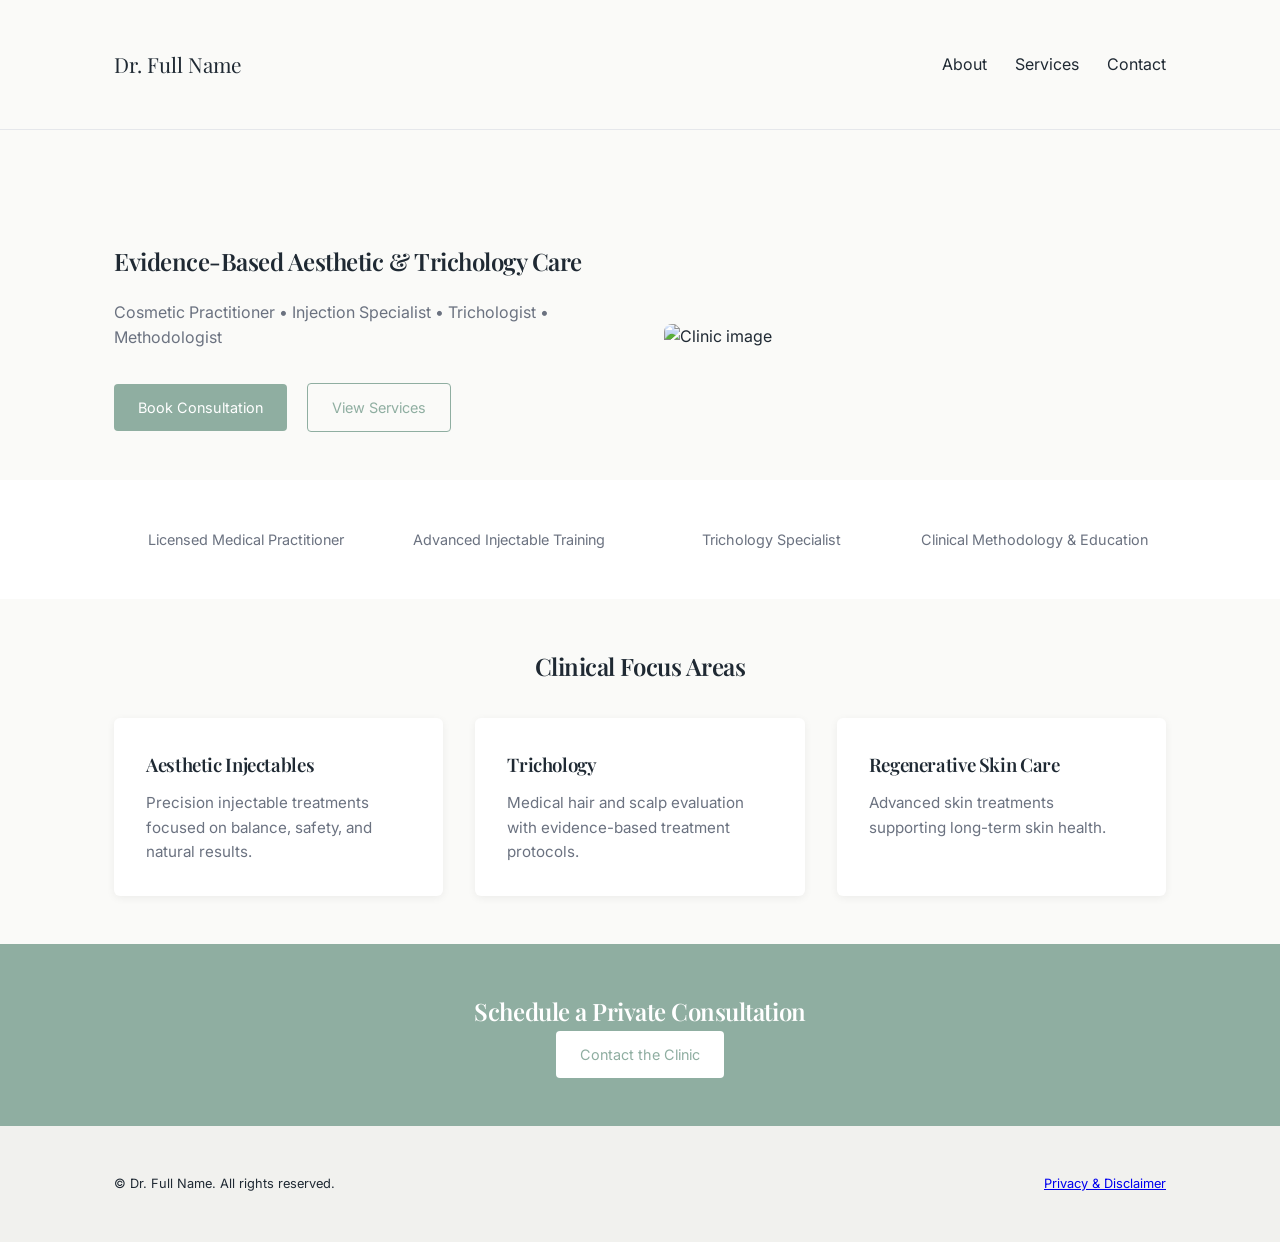
==== index.html @ 187bf761 "Add files via upload" ====
<!DOCTYPE html>
<html lang="en">
<head>
  <meta charset="UTF-8" />
  <meta name="viewport" content="width=device-width, initial-scale=1.0"/>
  <title>Dr. Full Name | Aesthetic & Trichology Practice</title>

  <link href="https://fonts.googleapis.com/css2?family=Playfair+Display:wght@400;600&family=Inter:wght@300;400;500&display=swap" rel="stylesheet">
  <link rel="stylesheet" href="assets/css/styles.css">
</head>
<body>

<header class="nav">
  <div class="container nav-inner">
    <div class="logo">Dr. Full Name</div>
    <nav>
      <a href="about.html">About</a>
      <a href="services.html">Services</a>
      <a href="contact.html">Contact</a>
    </nav>
  </div>
</header>

<section class="hero">
  <div class="container hero-grid">
    <div class="hero-text">
      <h1>Evidence-Based Aesthetic & Trichology Care</h1>
      <p>
        Cosmetic Practitioner • Injection Specialist • Trichologist • Methodologist
      </p>
      <div class="hero-buttons">
        <a href="contact.html" class="btn primary">Book Consultation</a>
        <a href="services.html" class="btn outline">View Services</a>
      </div>
    </div>
    <div class="hero-image">
      <img src="assets/images/hero.jpg" alt="Clinic image">
    </div>
  </div>
</section>

<section class="trust">
  <div class="container trust-grid">
    <div>Licensed Medical Practitioner</div>
    <div>Advanced Injectable Training</div>
    <div>Trichology Specialist</div>
    <div>Clinical Methodology & Education</div>
  </div>
</section>

<section class="services-preview">
  <div class="container">
    <h2>Clinical Focus Areas</h2>
    <div class="card-grid">
      <div class="card">
        <h3>Aesthetic Injectables</h3>
        <p>Precision injectable treatments focused on balance, safety, and natural results.</p>
      </div>
      <div class="card">
        <h3>Trichology</h3>
        <p>Medical hair and scalp evaluation with evidence-based treatment protocols.</p>
      </div>
      <div class="card">
        <h3>Regenerative Skin Care</h3>
        <p>Advanced skin treatments supporting long-term skin health.</p>
      </div>
    </div>
  </div>
</section>

<section class="cta">
  <div class="container">
    <h2>Schedule a Private Consultation</h2>
    <a href="contact.html" class="btn primary">Contact the Clinic</a>
  </div>
</section>

<footer class="footer">
  <div class="container footer-inner">
    <p>© Dr. Full Name. All rights reserved.</p>
    <a href="legal.html">Privacy & Disclaimer</a>
  </div>
</footer>

</body>
</html>
---- assets/css/styles.css ----
:root {
  --bg: #FAFAF8;
  --text: #1F2933;
  --accent: #8FAEA1;
  --muted: #6B7280;
}

* {
  margin: 0;
  padding: 0;
  box-sizing: border-box;
}

body {
  font-family: "Inter", sans-serif;
  background: var(--bg);
  color: var(--text);
  line-height: 1.6;
}

h1, h2, h3 {
  font-family: "Playfair Display", serif;
  font-weight: 600;
  letter-spacing: -0.02em;
}

.container {
  max-width: 1100px;
  margin: auto;
  padding: 3rem 1.5rem;
}

.nav {
  background: var(--bg);
  border-bottom: 1px solid #e5e7eb;
}

.nav-inner {
  display: flex;
  justify-content: space-between;
  align-items: center;
}

.nav a {
  margin-left: 1.5rem;
 text-decoration: none;
  color: var(--text);
  font-weight: 400;
  transition: color 0.2s ease;
  position: relative;
}

.nav a:hover {
  color: var(--accent);
}

.nav a::after {
  content: '';
  position: absolute;
  bottom: -4px;
  left: 0;
  width: 0;
  height: 2px;
  background: var(--accent);
  transition: width 0.2s ease;
}

.nav a:hover::after {
  width: 100%;
}

.logo {
  font-family: "Playfair Display", serif;
  font-size: 1.3rem;
}

.hero {
  padding-top: 4rem;
}

.hero-grid {
  display: grid;
  grid-template-columns: 1fr 1fr;
  gap: 3rem;
  align-items: center;
}

.hero-text p {
  margin: 1.2rem 0 2rem;
  color: var(--muted);
}

.hero-image img {
  width: 100%;
  border-radius: 8px;
}

.btn {
  padding: 0.75rem 1.5rem;
  text-decoration: none;
  font-size: 0.9rem;
  border-radius: 4px;
  display: inline-block;
  transition: transform 0.2s ease, box-shadow 0.2s ease, background 0.2s ease;
}

.btn:hover {
  transform: translateY(-2px);
  box-shadow: 0 4px 12px rgba(0, 0, 0, 0.15);
}

.btn:active {
  transform: translateY(0);
}

.btn.primary {
  background: var(--accent);
  color: white;
}

.btn.primary:hover {
  background: #7a9b8d;
}

.btn.outline {
  border: 1px solid var(--accent);
  color: var(--accent);
  margin-left: 1rem;
  background: transparent;
}

.btn.outline:hover {
  background: var(--accent);
  color: white;
}

.trust {
  background: white;
}

.trust-grid {
  display: grid;
  grid-template-columns: repeat(4, 1fr);
  text-align: center;
  font-size: 0.9rem;
  color: var(--muted);
}

.services-preview h2 {
  text-align: center;
  margin-bottom: 2rem;
}

.card-grid {
  display: grid;
  grid-template-columns: repeat(3, 1fr);
  gap: 2rem;
}

.card {
  background: white;
  padding: 2rem;
  border-radius: 6px;
  box-shadow: 0 2px 8px rgba(0, 0, 0, 0.06);
  transition: transform 0.2s ease, box-shadow 0.2s ease;
}

.card:hover {
  transform: translateY(-4px);
  box-shadow: 0 8px 24px rgba(0, 0, 0, 0.1);
}

.card h3 {
  margin-bottom: 0.75rem;
  color: var(--text);
}

.card p {
  color: var(--muted);
  font-size: 0.95rem;
}

.cta {
  background: var(--accent);
  color: white;
  text-align: center;
}

.cta .btn {
  background: white;
  color: var(--accent);
  mmargin-top: 1.5rem;
}

.cta .btn:hover {
  background: #f5f5f3;
  color: #7a9b8d;
}

.footer {
  background: #f1f1ee;
  font-size: 0.8rem;

.footer-inner {
  display: flex;
  justify-content: space-between;
  align-items: center;
}

.footer a {
  color: var(--muted);
  text-decoration: none;
  transition: color 0.2s ease;
}

.footer a:hover {
  color: var(--accent);
}

/* Hero image placeholder styles for missing images */
.hero-image {
  min-height: 300px;
  background: linear-gradient(135deg, #e8efe9 0%, #d4e0d6 100%);
  border-radius: 8px;
  display: flex;
  align-items: center;
  justify-content: center;
}

.hero-image img {
  width: 100%;
  border-radius: 8px;
  object-fit: cover;
}

/* Tablet breakpoint */
@media (max-width: 1024px) {
  .trust-grid {
    grid-template-columns: repeat(2, 1fr);
    gap: 1.5rem;
  }

  .card-grid {
    grid-template-columns: repeat(2, 1fr);
  }
}

@media (max-width: 900px) {
  .hero-grid,
  .card-grid,
  .trust-grid {
    grid-template-columns: 1fr;
  }

  .btn.outline {
    margin-left: 0;
    margin-top: 1rem;
    display: inline-block;
  }

  .footer-inner {
    flex-direction: column;
    gap: 1rem;
    text-align: center;
  }

  .nav-inner {
    flex-direction: column;
    gap: 1rem;
    padding: 1rem 0;
  }

  .nav a {
    margin-left: 0;
    margin: 0 0.75rem;
  }

  .hero-image {
    min-height: 250px;
  }
}
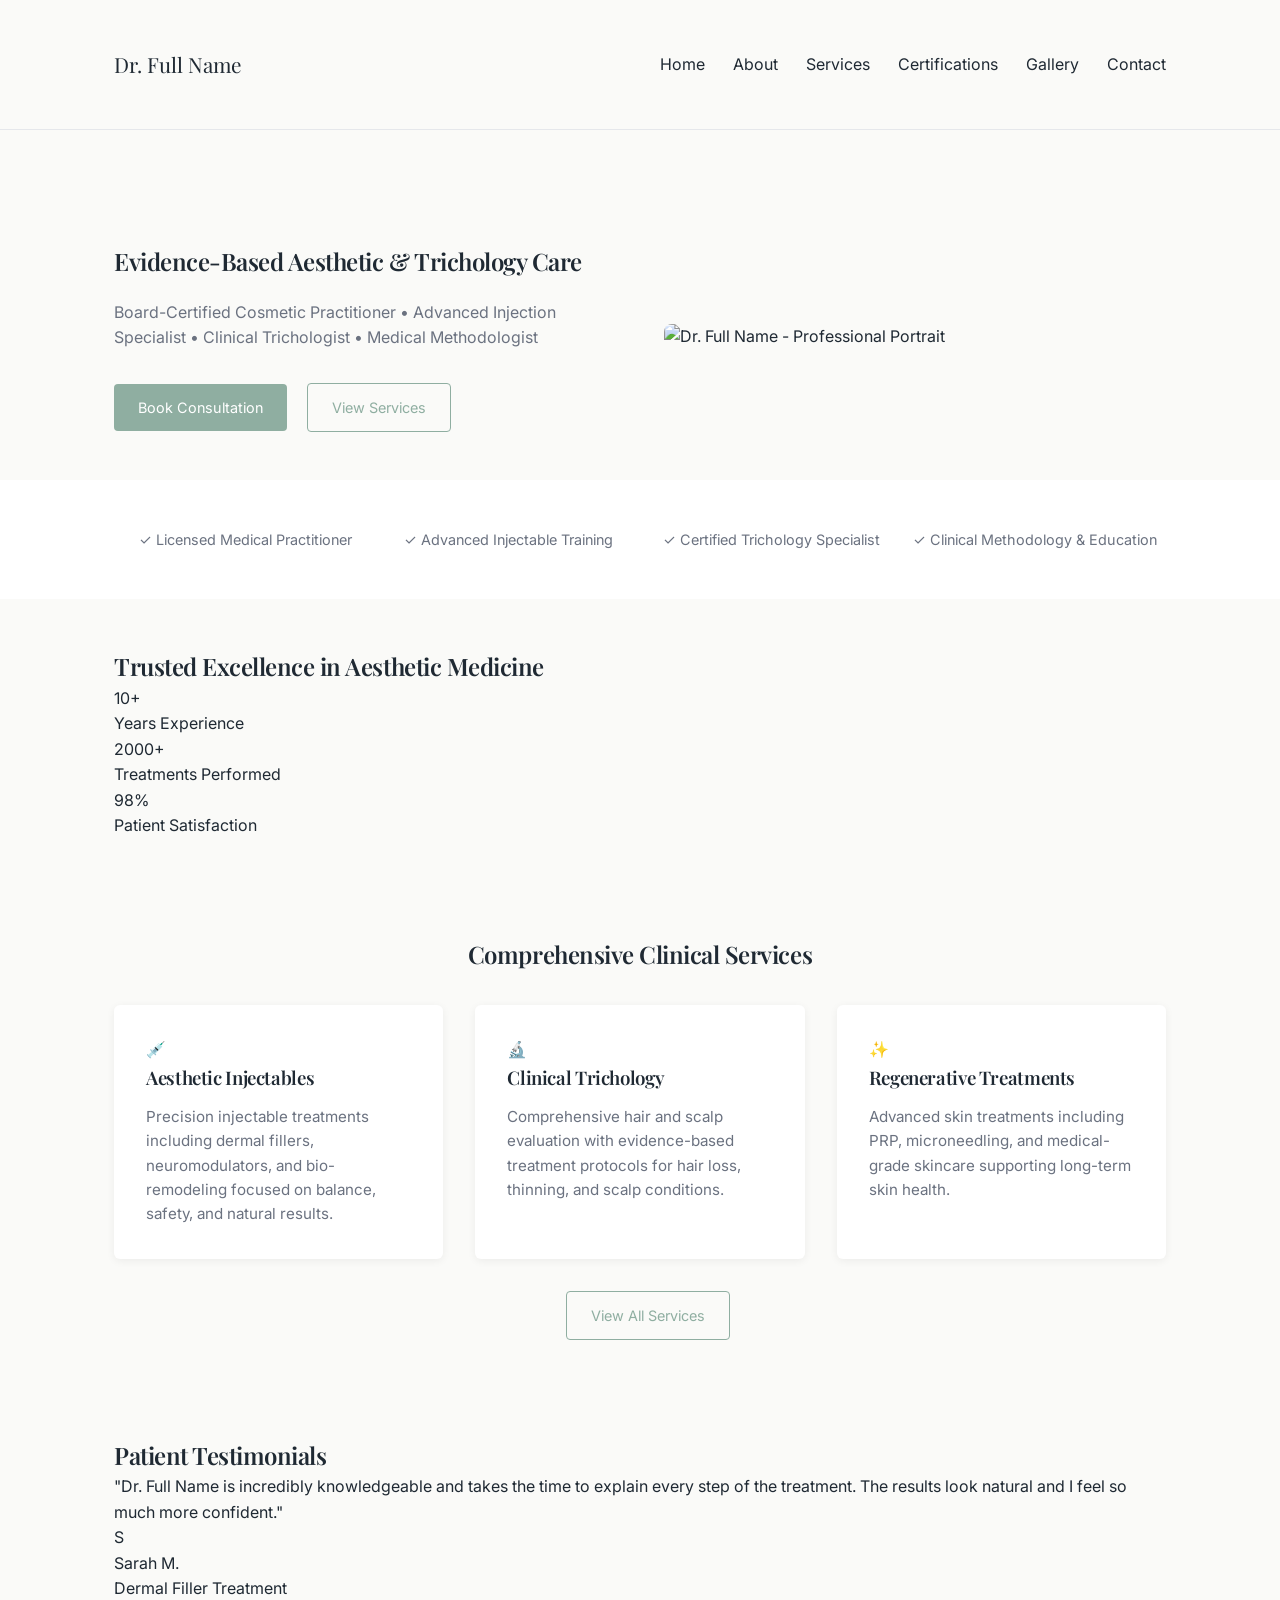
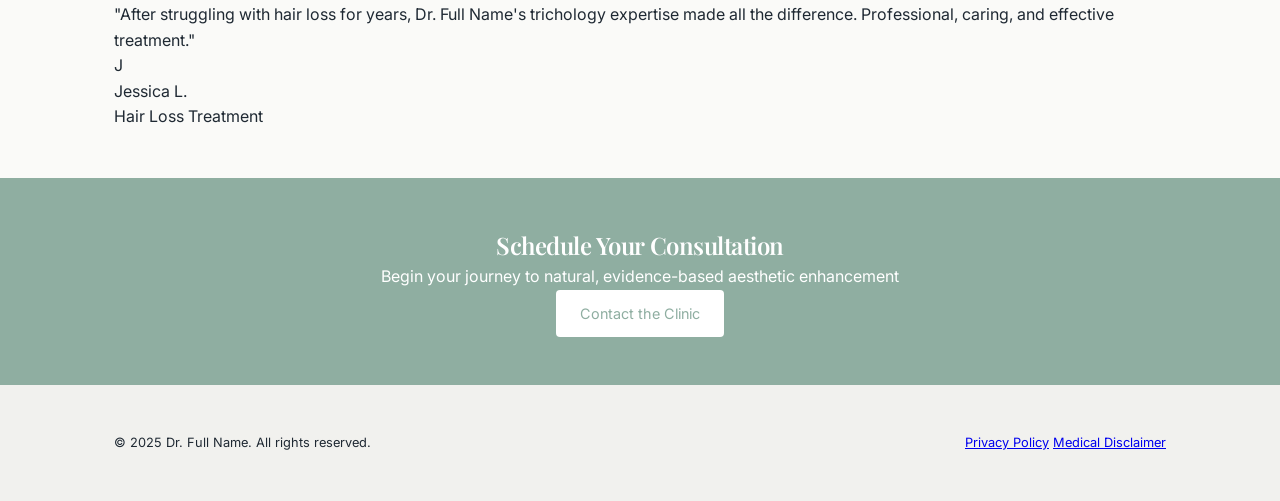
==== commit 54334c18: "Update index.html" ====
--- a/index.html
+++ b/index.html
@@ -4,8 +4,7 @@
   <meta charset="UTF-8" />
   <meta name="viewport" content="width=device-width, initial-scale=1.0"/>
   <title>Dr. Full Name | Aesthetic & Trichology Practice</title>
-
-  <link href="https://fonts.googleapis.com/css2?family=Playfair+Display:wght@400;600&family=Inter:wght@300;400;500&display=swap" rel="stylesheet">
+  <link href="https://fonts.googleapis.com/css2?family=Playfair+Display:wght@400;600;700&family=Inter:wght@300;400;500;600&display=swap" rel="stylesheet">
   <link rel="stylesheet" href="assets/css/styles.css">
 </head>
 <body>
@@ -14,8 +13,11 @@
   <div class="container nav-inner">
     <div class="logo">Dr. Full Name</div>
     <nav>
+      <a href="index.html">Home</a>
       <a href="about.html">About</a>
       <a href="services.html">Services</a>
+      <a href="certifications.html">Certifications</a>
+      <a href="gallery.html">Gallery</a>
       <a href="contact.html">Contact</a>
     </nav>
   </div>
@@ -26,7 +28,7 @@
     <div class="hero-text">
       <h1>Evidence-Based Aesthetic & Trichology Care</h1>
       <p>
-        Cosmetic Practitioner • Injection Specialist • Trichologist • Methodologist
+        Board-Certified Cosmetic Practitioner • Advanced Injection Specialist • Clinical Trichologist • Medical Methodologist
       </p>
       <div class="hero-buttons">
         <a href="contact.html" class="btn primary">Book Consultation</a>
@@ -34,35 +36,94 @@
       </div>
     </div>
     <div class="hero-image">
-      <img src="assets/images/hero.jpg" alt="Clinic image">
+      <img src="assets/images/hero.jpg" alt="Dr. Full Name - Professional Portrait">
     </div>
   </div>
 </section>
 
 <section class="trust">
   <div class="container trust-grid">
-    <div>Licensed Medical Practitioner</div>
-    <div>Advanced Injectable Training</div>
-    <div>Trichology Specialist</div>
-    <div>Clinical Methodology & Education</div>
+    <div>✓ Licensed Medical Practitioner</div>
+    <div>✓ Advanced Injectable Training</div>
+    <div>✓ Certified Trichology Specialist</div>
+    <div>✓ Clinical Methodology & Education</div>
+  </div>
+</section>
+
+<section class="stats">
+  <div class="container">
+    <h2>Trusted Excellence in Aesthetic Medicine</h2>
+    <div class="stats-grid">
+      <div class="stat-item">
+        <div class="stat-number">10+</div>
+        <div class="stat-label">Years Experience</div>
+      </div>
+      <div class="stat-item">
+        <div class="stat-number">2000+</div>
+        <div class="stat-label">Treatments Performed</div>
+      </div>
+      <div class="stat-item">
+        <div class="stat-number">98%</div>
+        <div class="stat-label">Patient Satisfaction</div>
+      </div>
+    </div>
   </div>
 </section>
 
 <section class="services-preview">
   <div class="container">
-    <h2>Clinical Focus Areas</h2>
+    <h2>Comprehensive Clinical Services</h2>
     <div class="card-grid">
       <div class="card">
+        <div class="card-icon">💉</div>
         <h3>Aesthetic Injectables</h3>
-        <p>Precision injectable treatments focused on balance, safety, and natural results.</p>
+        <p>Precision injectable treatments including dermal fillers, neuromodulators, and bio-remodeling focused on balance, safety, and natural results.</p>
       </div>
       <div class="card">
-        <h3>Trichology</h3>
-        <p>Medical hair and scalp evaluation with evidence-based treatment protocols.</p>
+        <div class="card-icon">🔬</div>
+        <h3>Clinical Trichology</h3>
+        <p>Comprehensive hair and scalp evaluation with evidence-based treatment protocols for hair loss, thinning, and scalp conditions.</p>
       </div>
       <div class="card">
-        <h3>Regenerative Skin Care</h3>
-        <p>Advanced skin treatments supporting long-term skin health.</p>
+        <div class="card-icon">✨</div>
+        <h3>Regenerative Treatments</h3>
+        <p>Advanced skin treatments including PRP, microneedling, and medical-grade skincare supporting long-term skin health.</p>
+      </div>
+    </div>
+    <div style="text-align: center; margin-top: 2rem;">
+      <a href="services.html" class="btn outline">View All Services</a>
+    </div>
+  </div>
+</section>
+
+<section class="testimonials">
+  <div class="container">
+    <h2>Patient Testimonials</h2>
+    <div class="testimonial-grid">
+      <div class="testimonial">
+        <div class="testimonial-text">
+          "Dr. Full Name is incredibly knowledgeable and takes the time to explain every step of the treatment. The results look natural and I feel so much more confident."
+        </div>
+        <div class="testimonial-author">
+          <div class="author-initial">S</div>
+          <div class="author-info">
+            <div class="author-name">Sarah M.</div>
+            <div class="author-treatment">Dermal Filler Treatment</div>
+          </div>
+        </div>
+      </div>
+      
+      <div class="testimonial">
+        <div class="testimonial-text">
+          "After struggling with hair loss for years, Dr. Full Name's trichology expertise made all the difference. Professional, caring, and effective treatment."
+        </div>
+        <div class="testimonial-author">
+          <div class="author-initial">J</div>
+          <div class="author-info">
+            <div class="author-name">Jessica L.</div>
+            <div class="author-treatment">Hair Loss Treatment</div>
+          </div>
+        </div>
       </div>
     </div>
   </div>
@@ -70,15 +131,19 @@
 
 <section class="cta">
   <div class="container">
-    <h2>Schedule a Private Consultation</h2>
-    <a href="contact.html" class="btn primary">Contact the Clinic</a>
+    <h2>Schedule Your Consultation</h2>
+    <p>Begin your journey to natural, evidence-based aesthetic enhancement</p>
+    <a href="contact.html" class="btn">Contact the Clinic</a>
   </div>
 </section>
 
 <footer class="footer">
   <div class="container footer-inner">
-    <p>© Dr. Full Name. All rights reserved.</p>
-    <a href="legal.html">Privacy & Disclaimer</a>
+    <p>© 2025 Dr. Full Name. All rights reserved.</p>
+    <div class="footer-links">
+      <a href="legal.html">Privacy Policy</a>
+      <a href="legal.html">Medical Disclaimer</a>
+    </div>
   </div>
 </footer>
 
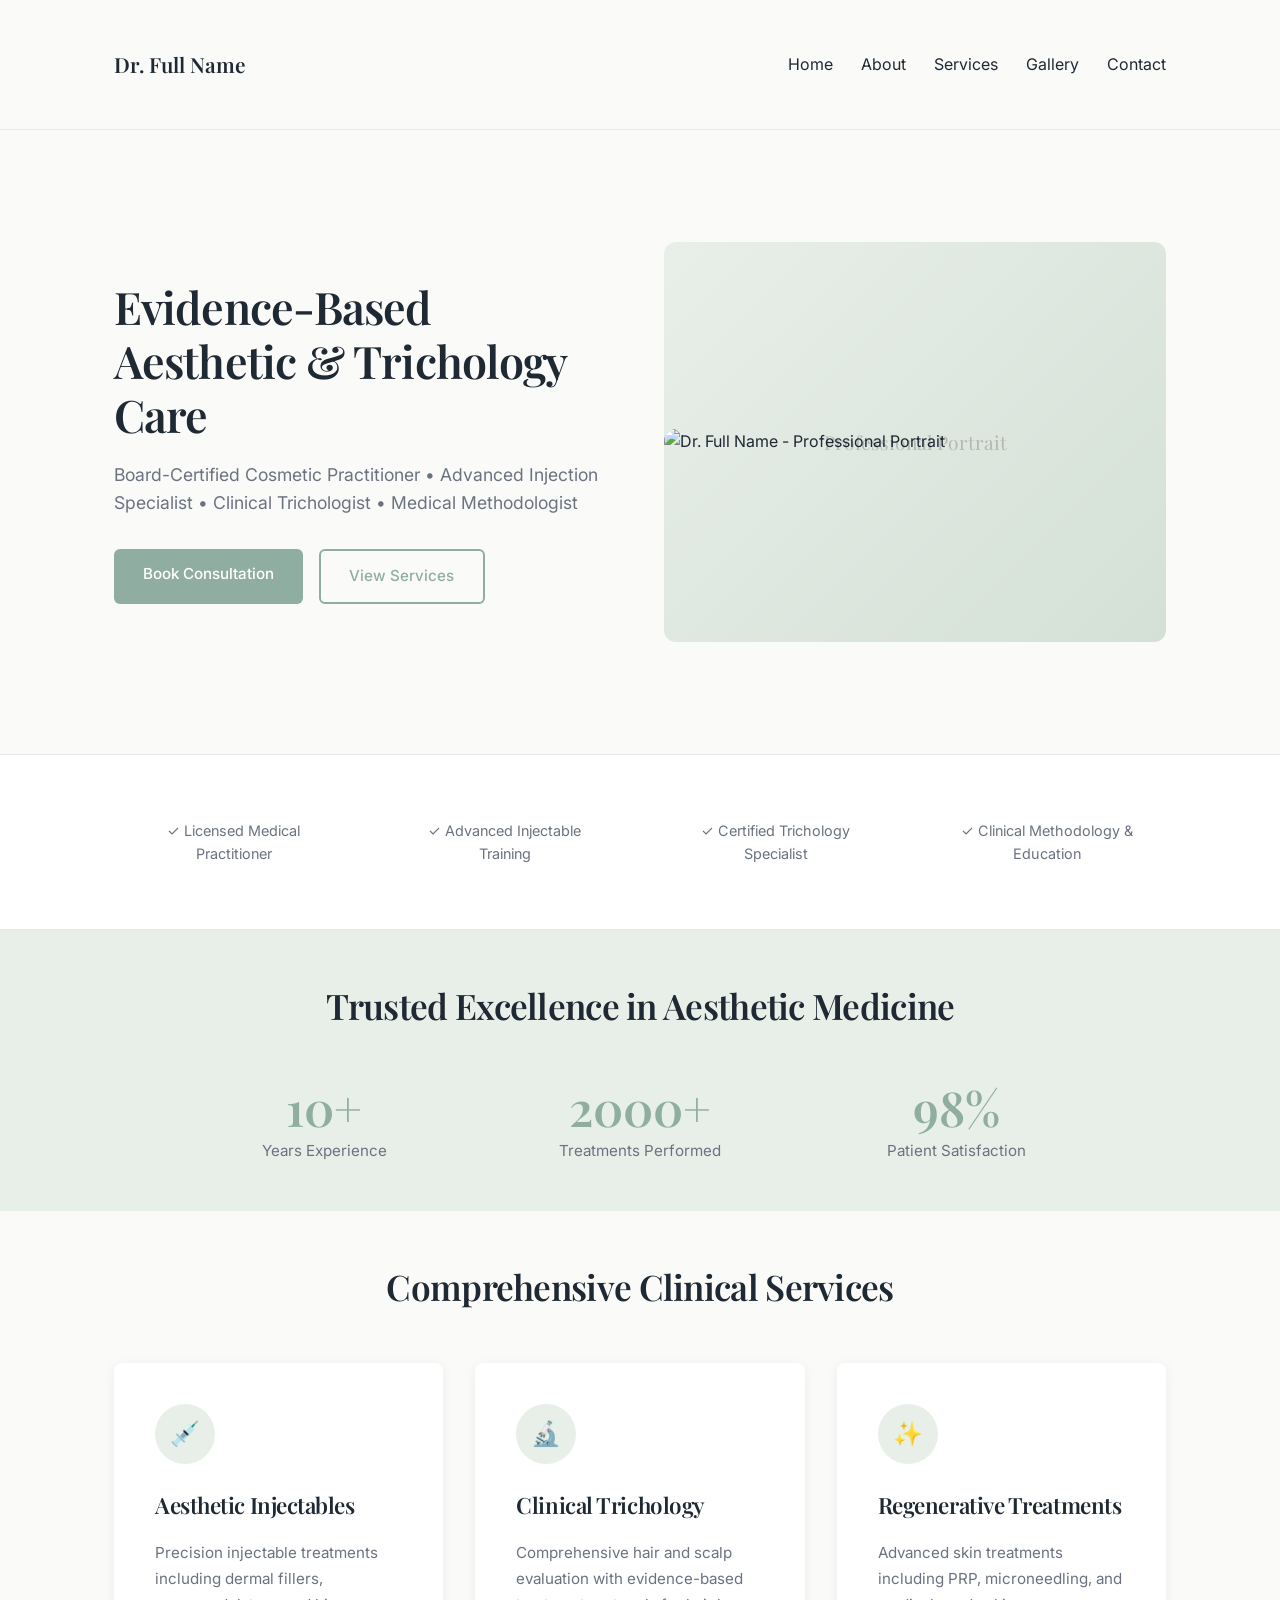
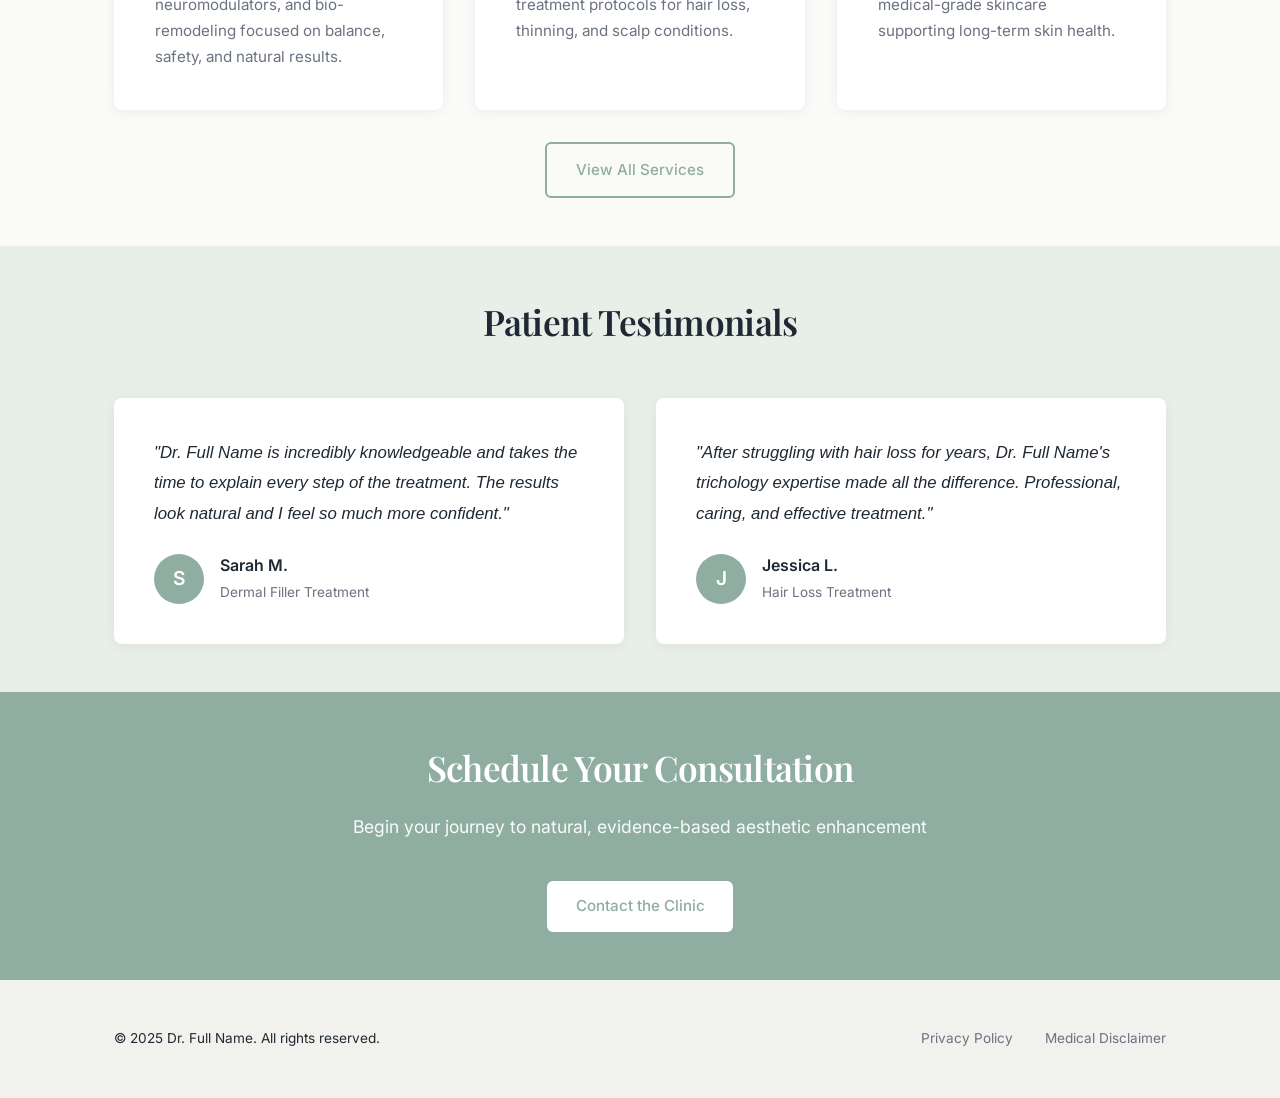
==== commit df357612: "Update index.html" ====
--- a/index.html
+++ b/index.html
@@ -16,7 +16,6 @@
       <a href="index.html">Home</a>
       <a href="about.html">About</a>
       <a href="services.html">Services</a>
-      <a href="certifications.html">Certifications</a>
       <a href="gallery.html">Gallery</a>
       <a href="contact.html">Contact</a>
     </nav>
--- a/assets/css/styles.css
+++ b/assets/css/styles.css
@@ -3,6 +3,9 @@
   --text: #1F2933;
   --accent: #8FAEA1;
   --muted: #6B7280;
+  --light-accent: #E8EFE9;
+  --white: #FFFFFF;
+  --border: #E5E7EB;
 }
 
 * {
@@ -18,21 +21,41 @@
   line-height: 1.6;
 }
 
-h1, h2, h3 {
+h1, h2, h3, h4 {
   font-family: "Playfair Display", serif;
   font-weight: 600;
   letter-spacing: -0.02em;
 }
 
+h1 {
+  font-size: 2.8rem;
+  line-height: 1.2;
+}
+
+h2 {
+  font-size: 2.2rem;
+  margin-bottom: 1rem;
+}
+
+h3 {
+  font-size: 1.4rem;
+}
+
+/* Container */
 .container {
   max-width: 1100px;
   margin: auto;
   padding: 3rem 1.5rem;
 }
 
+/* Navigation */
 .nav {
-  background: var(--bg);
-  border-bottom: 1px solid #e5e7eb;
+  background: rgba(250, 250, 248, 0.95);
+  border-bottom: 1px solid var(--border);
+  position: sticky;
+  top: 0;
+  z-index: 100;
+  backdrop-filter: blur(10px);
 }
 
 .nav-inner {
@@ -43,11 +66,12 @@
 
 .nav a {
   margin-left: 1.5rem;
- text-decoration: none;
+  text-decoration: none;
   color: var(--text);
   font-weight: 400;
   transition: color 0.2s ease;
   position: relative;
+  padding: 0.25rem 0;
 }
 
 .nav a:hover {
@@ -72,10 +96,13 @@
 .logo {
   font-family: "Playfair Display", serif;
   font-size: 1.3rem;
-}
-
+  font-weight: 600;
+}
+
+/* Hero Section */
 .hero {
   padding-top: 4rem;
+  padding-bottom: 4rem;
 }
 
 .hero-grid {
@@ -88,25 +115,76 @@
 .hero-text p {
   margin: 1.2rem 0 2rem;
   color: var(--muted);
+  font-size: 1.1rem;
+}
+
+.hero-image {
+  min-height: 400px;
+  background: linear-gradient(135deg, var(--light-accent) 0%, #d4e0d6 100%);
+  border-radius: 12px;
+  display: flex;
+  align-items: center;
+  justify-content: center;
+  position: relative;
+  overflow: hidden;
+}
+
+.hero-image::before {
+  content: 'Professional Portrait';
+  position: absolute;
+  color: rgba(0,0,0,0.2);
+  font-size: 1.2rem;
+  font-family: "Playfair Display", serif;
 }
 
 .hero-image img {
   width: 100%;
-  border-radius: 8px;
-}
-
+  height: 100%;
+  object-fit: cover;
+  border-radius: 12px;
+}
+
+.hero-buttons {
+  display: flex;
+  gap: 1rem;
+  flex-wrap: wrap;
+}
+
+/* Page Hero */
+.page-hero {
+  background: var(--light-accent);
+  text-align: center;
+  padding: 4rem 1.5rem 3rem;
+}
+
+.page-hero h1 {
+  margin-bottom: 0.5rem;
+}
+
+.lead {
+  font-size: 1.15rem;
+  color: var(--muted);
+  max-width: 700px;
+  margin: 0 auto;
+}
+
+/* Buttons */
 .btn {
-  padding: 0.75rem 1.5rem;
+  padding: 0.85rem 1.8rem;
   text-decoration: none;
-  font-size: 0.9rem;
-  border-radius: 4px;
+  font-size: 0.95rem;
+  border-radius: 6px;
   display: inline-block;
-  transition: transform 0.2s ease, box-shadow 0.2s ease, background 0.2s ease;
+  transition: all 0.3s ease;
+  font-weight: 500;
+  border: none;
+  cursor: pointer;
+  text-align: center;
 }
 
 .btn:hover {
   transform: translateY(-2px);
-  box-shadow: 0 4px 12px rgba(0, 0, 0, 0.15);
+  box-shadow: 0 6px 20px rgba(0, 0, 0, 0.15);
 }
 
 .btn:active {
@@ -123,9 +201,8 @@
 }
 
 .btn.outline {
-  border: 1px solid var(--accent);
+  border: 2px solid var(--accent);
   color: var(--accent);
-  margin-left: 1rem;
   background: transparent;
 }
 
@@ -134,8 +211,11 @@
   color: white;
 }
 
+/* Trust Bar */
 .trust {
-  background: white;
+  background: var(--white);
+  border-top: 1px solid var(--border);
+  border-bottom: 1px solid var(--border);
 }
 
 .trust-grid {
@@ -144,11 +224,59 @@
   text-align: center;
   font-size: 0.9rem;
   color: var(--muted);
-}
-
+  gap: 2rem;
+}
+
+.trust-grid > div {
+  padding: 1rem;
+  transition: transform 0.2s ease, color 0.2s ease;
+}
+
+.trust-grid > div:hover {
+  transform: translateY(-2px);
+  color: var(--accent);
+}
+
+/* Stats Section */
+.stats {
+  background: var(--light-accent);
+  text-align: center;
+}
+
+.stats h2 {
+  margin-bottom: 3rem;
+}
+
+.stats-grid {
+  display: grid;
+  grid-template-columns: repeat(3, 1fr);
+  gap: 3rem;
+  max-width: 900px;
+  margin: auto;
+}
+
+.stat-item {
+  text-align: center;
+}
+
+.stat-number {
+  font-size: 3rem;
+  font-weight: 600;
+  color: var(--accent);
+  font-family: "Playfair Display", serif;
+  line-height: 1;
+  margin-bottom: 0.5rem;
+}
+
+.stat-label {
+  color: var(--muted);
+  font-size: 0.95rem;
+}
+
+/* Services Section */
 .services-preview h2 {
   text-align: center;
-  margin-bottom: 2rem;
+  margin-bottom: 3rem;
 }
 
 .card-grid {
@@ -158,38 +286,651 @@
 }
 
 .card {
-  background: white;
+  background: var(--white);
+  padding: 2.5rem;
+  border-radius: 8px;
+  box-shadow: 0 2px 12px rgba(0, 0, 0, 0.06);
+  transition: all 0.3s ease;
+  border: 1px solid transparent;
+}
+
+.card:hover {
+  transform: translateY(-6px);
+  box-shadow: 0 12px 30px rgba(0, 0, 0, 0.12);
+  border-color: var(--accent);
+}
+
+.card-icon {
+  width: 60px;
+  height: 60px;
+  background: var(--light-accent);
+  border-radius: 50%;
+  display: flex;
+  align-items: center;
+  justify-content: center;
+  margin-bottom: 1.5rem;
+  font-size: 1.5rem;
+}
+
+.card h3 {
+  margin-bottom: 1rem;
+  color: var(--text);
+}
+
+.card p {
+  color: var(--muted);
+  font-size: 0.95rem;
+  line-height: 1.7;
+}
+
+/* Service Detail Pages */
+.service-detail {
+  margin-bottom: 4rem;
+  padding-bottom: 3rem;
+  border-bottom: 1px solid var(--border);
+}
+
+.service-detail:last-child {
+  border-bottom: none;
+}
+
+.service-icon-large {
+  font-size: 3rem;
+  margin-bottom: 1.5rem;
+}
+
+.service-description {
+  font-size: 1.05rem;
+  line-height: 1.8;
+  color: var(--muted);
+  margin-bottom: 2rem;
+}
+
+.service-includes h3 {
+  margin-top: 2rem;
+  margin-bottom: 1rem;
+  color: var(--text);
+}
+
+.service-includes ul {
+  list-style: none;
+  padding-left: 0;
+}
+
+.service-includes li {
+  padding: 0.5rem 0 0.5rem 1.5rem;
+  position: relative;
+  line-height: 1.7;
+}
+
+.service-includes li::before {
+  content: '✓';
+  position: absolute;
+  left: 0;
+  color: var(--accent);
+  font-weight: 600;
+}
+
+.pricing-note {
+  background: var(--light-accent);
+  margin-top: 3rem;
+}
+
+.note-box {
+  background: var(--white);
+  padding: 2.5rem;
+  border-radius: 8px;
+  text-align: center;
+  box-shadow: 0 2px 12px rgba(0, 0, 0, 0.06);
+}
+
+.note-box h3 {
+  margin-bottom: 1rem;
+}
+
+.note-box p {
+  margin-bottom: 1.5rem;
+  line-height: 1.7;
+}
+
+/* About Page */
+.about-grid {
+  display: grid;
+  grid-template-columns: 1fr 2fr;
+  gap: 3rem;
+  align-items: start;
+  margin-bottom: 3rem;
+}
+
+.about-image {
+  min-height: 400px;
+  background: linear-gradient(135deg, var(--light-accent) 0%, #d4e0d6 100%);
+  border-radius: 8px;
+  display: flex;
+  align-items: center;
+  justify-content: center;
+  position: relative;
+  overflow: hidden;
+}
+
+.about-image::before {
+  content: 'Professional Portrait';
+  position: absolute;
+  color: rgba(0,0,0,0.2);
+  font-size: 1rem;
+  font-family: "Playfair Display", serif;
+}
+
+.about-image img {
+  width: 100%;
+  height: 100%;
+  object-fit: cover;
+  border-radius: 8px;
+}
+
+.about-content h2 {
+  margin-bottom: 1.5rem;
+}
+
+.about-content p {
+  margin-bottom: 1.5rem;
+  line-height: 1.8;
+  color: var(--muted);
+  font-size: 1.05rem;
+}
+
+.philosophy {
+  background: var(--white);
+}
+
+.philosophy h2 {
+  text-align: center;
+  margin-bottom: 3rem;
+}
+
+.philosophy-grid {
+  display: grid;
+  grid-template-columns: repeat(4, 1fr);
+  gap: 2rem;
+}
+
+.philosophy-item {
+  text-align: center;
+  padding: 1.5rem;
+}
+
+.philosophy-icon {
+  font-size: 2.5rem;
+  margin-bottom: 1rem;
+}
+
+.philosophy-item h3 {
+  margin-bottom: 0.75rem;
+  font-size: 1.2rem;
+}
+
+.philosophy-item p {
+  color: var(--muted);
+  font-size: 0.9rem;
+  line-height: 1.6;
+}
+
+.methodology-section {
+  max-width: 800px;
+  margin: 2rem auto;
+}
+
+.methodology-section h2 {
+  margin-bottom: 1.5rem;
+}
+
+.methodology-section p {
+  margin-bottom: 1.5rem;
+  line-height: 1.8;
+  color: var(--muted);
+  font-size: 1.05rem;
+}
+
+.expertise-list {
+  background: var(--light-accent);
   padding: 2rem;
+  border-radius: 8px;
+  margin-top: 2rem;
+}
+
+.expertise-list h3 {
+  margin-bottom: 1rem;
+}
+
+.expertise-list ul {
+  list-style: none;
+  padding-left: 0;
+}
+
+.expertise-list li {
+  padding: 0.5rem 0 0.5rem 1.5rem;
+  position: relative;
+  line-height: 1.7;
+}
+
+.expertise-list li::before {
+  content: '•';
+  position: absolute;
+  left: 0;
+  color: var(--accent);
+  font-weight: 600;
+  font-size: 1.2rem;
+}
+
+/* Gallery Page */
+.gallery-category {
+  margin-bottom: 4rem;
+}
+
+.gallery-category h2 {
+  margin-bottom: 2rem;
+}
+
+.gallery-grid {
+  display: grid;
+  grid-template-columns: repeat(3, 1fr);
+  gap: 2rem;
+  margin-bottom: 2rem;
+}
+
+.gallery-item {
+  background: var(--bg);
+  border-radius: 8px;
+  overflow: hidden;
+  box-shadow: 0 2px 8px rgba(0, 0, 0, 0.06);
+  transition: transform 0.3s ease, box-shadow 0.3s ease;
+}
+
+.gallery-item:hover {
+  transform: scale(1.02);
+  box-shadow: 0 8px 20px rgba(0, 0, 0, 0.12);
+}
+
+.gallery-image {
+  width: 100%;
+  height: 250px;
+  background: linear-gradient(135deg, var(--light-accent) 0%, #d4e0d6 100%);
+  display: flex;
+  align-items: center;
+  justify-content: center;
+  color: rgba(0,0,0,0.2);
+  font-size: 0.9rem;
+  position: relative;
+  overflow: hidden;
+}
+
+.gallery-image::before {
+  content: 'Before/After Image';
+  position: absolute;
+  font-family: "Playfair Display", serif;
+}
+
+.gallery-image img {
+  width: 100%;
+  height: 100%;
+  object-fit: cover;
+}
+
+.gallery-caption {
+  padding: 1.5rem;
+  text-align: center;
+}
+
+.gallery-caption h4 {
+  margin-bottom: 0.5rem;
+  font-size: 1.1rem;
+  color: var(--text);
+}
+
+.gallery-caption p {
+  color: var(--muted);
+  font-size: 0.9rem;
+}
+
+.gallery-disclaimer {
+  background: var(--light-accent);
+  padding: 2rem;
+  border-radius: 8px;
+  margin-top: 3rem;
+  text-align: center;
+}
+
+.gallery-disclaimer p {
+  color: var(--muted);
+  font-size: 0.9rem;
+  line-height: 1.7;
+  max-width: 900px;
+  margin: 0 auto;
+}
+
+/* Contact Page */
+.contact-grid {
+  display: grid;
+  grid-template-columns: 1fr 1.5fr;
+  gap: 4rem;
+  margin-top: 2rem;
+}
+
+.contact-info h2 {
+  margin-bottom: 1rem;
+}
+
+.contact-info > p {
+  margin-bottom: 2rem;
+  color: var(--muted);
+  line-height: 1.7;
+}
+
+.contact-method {
+  display: flex;
+  gap: 1.5rem;
+  margin-bottom: 2rem;
+  align-items: start;
+}
+
+.contact-icon {
+  font-size: 2rem;
+  width: 60px;
+  height: 60px;
+  background: var(--light-accent);
+  border-radius: 50%;
+  display: flex;
+  align-items: center;
+  justify-content: center;
+  flex-shrink: 0;
+}
+
+.contact-method h3 {
+  margin-bottom: 0.5rem;
+  font-size: 1.1rem;
+}
+
+.contact-method p {
+  color: var(--muted);
+  line-height: 1.6;
+}
+
+.contact-method a {
+  color: var(--accent);
+  text-decoration: none;
+  transition: color 0.2s ease;
+}
+
+.contact-method a:hover {
+  color: #7a9b8d;
+  text-decoration: underline;
+}
+
+/* Contact Form */
+.contact-form-section h2 {
+  margin-bottom: 0.5rem;
+}
+
+.form-intro {
+  color: var(--muted);
+  margin-bottom: 2rem;
+}
+
+.contact-form {
+  background: var(--white);
+  padding: 2.5rem;
+  border-radius: 8px;
+  box-shadow: 0 2px 12px rgba(0, 0, 0, 0.06);
+}
+
+.form-group {
+  margin-bottom: 1.5rem;
+}
+
+.form-group label {
+  display: block;
+  margin-bottom: 0.5rem;
+  font-weight: 500;
+  color: var(--text);
+}
+
+.form-group input,
+.form-group select,
+.form-group textarea {
+  width: 100%;
+  padding: 0.75rem 1rem;
+  border: 1px solid var(--border);
   border-radius: 6px;
+  font-family: "Inter", sans-serif;
+  font-size: 0.95rem;
+  transition: border-color 0.2s ease, box-shadow 0.2s ease;
+}
+
+.form-group input:focus,
+.form-group select:focus,
+.form-group textarea:focus {
+  outline: none;
+  border-color: var(--accent);
+  box-shadow: 0 0 0 3px rgba(143, 174, 161, 0.1);
+}
+
+.form-group textarea {
+  resize: vertical;
+}
+
+.checkbox-label {
+  display: flex;
+  align-items: start;
+  gap: 0.75rem;
+  font-size: 0.9rem;
+  color: var(--muted);
+  line-height: 1.6;
+}
+
+.checkbox-label input[type="checkbox"] {
+  width: auto;
+  margin-top: 0.25rem;
+  flex-shrink: 0;
+}
+
+.form-note {
+  margin-top: 1rem;
+  font-size: 0.85rem;
+  color: var(--muted);
+  font-style: italic;
+}
+
+/* FAQ Section */
+.faq-section {
+  background: var(--light-accent);
+}
+
+.faq-section h2 {
+  text-align: center;
+  margin-bottom: 3rem;
+}
+
+.faq-grid {
+  display: grid;
+  grid-template-columns: repeat(2, 1fr);
+  gap: 2rem;
+}
+
+.faq-item {
+  background: var(--white);
+  padding: 2rem;
+  border-radius: 8px;
   box-shadow: 0 2px 8px rgba(0, 0, 0, 0.06);
-  transition: transform 0.2s ease, box-shadow 0.2s ease;
-}
-
-.card:hover {
+}
+
+.faq-item h3 {
+  margin-bottom: 1rem;
+  color: var(--text);
+  font-size: 1.1rem;
+}
+
+.faq-item p {
+  color: var(--muted);
+  line-height: 1.7;
+  font-size: 0.95rem;
+}
+
+/* Legal Page */
+.legal-content {
+  max-width: 900px;
+  margin: 0 auto;
+}
+
+.legal-section {
+  margin-bottom: 3rem;
+  padding-bottom: 2rem;
+  border-bottom: 1px solid var(--border);
+}
+
+.legal-section:last-child {
+  border-bottom: none;
+}
+
+.legal-section h2 {
+  margin-bottom: 1.5rem;
+  color: var(--text);
+}
+
+.legal-section h3 {
+  margin-top: 2rem;
+  margin-bottom: 1rem;
+  color: var(--text);
+  font-size: 1.2rem;
+}
+
+.legal-section p {
+  margin-bottom: 1rem;
+  line-height: 1.8;
+  color: var(--muted);
+  font-size: 0.95rem;
+}
+
+.legal-section ul {
+  margin: 1rem 0 1rem 2rem;
+  line-height: 1.8;
+}
+
+.legal-section li {
+  margin-bottom: 0.5rem;
+  color: var(--muted);
+}
+
+.legal-section a {
+  color: var(--accent);
+  text-decoration: none;
+  transition: color 0.2s ease;
+}
+
+.legal-section a:hover {
+  color: #7a9b8d;
+  text-decoration: underline;
+}
+
+.effective-date {
+  font-weight: 600;
+  color: var(--text);
+}
+
+/* Testimonials */
+.testimonials {
+  background: var(--light-accent);
+}
+
+.testimonials h2 {
+  text-align: center;
+  margin-bottom: 3rem;
+}
+
+.testimonial-grid {
+  display: grid;
+  grid-template-columns: repeat(2, 1fr);
+  gap: 2rem;
+}
+
+.testimonial {
+  background: var(--white);
+  padding: 2.5rem;
+  border-radius: 8px;
+  box-shadow: 0 2px 12px rgba(0, 0, 0, 0.06);
+  transition: transform 0.3s ease, box-shadow 0.3s ease;
+}
+
+.testimonial:hover {
   transform: translateY(-4px);
   box-shadow: 0 8px 24px rgba(0, 0, 0, 0.1);
 }
 
-.card h3 {
-  margin-bottom: 0.75rem;
-  color: var(--text);
-}
-
-.card p {
-  color: var(--muted);
-  font-size: 0.95rem;
-}
-
+.testimonial-text {
+  font-style: italic;
+  color: var(--text);
+  margin-bottom: 1.5rem;
+  line-height: 1.8;
+  font-size: 1.05rem;
+}
+
+.testimonial-author {
+  display: flex;
+  align-items: center;
+  gap: 1rem;
+}
+
+.author-initial {
+  width: 50px;
+  height: 50px;
+  border-radius: 50%;
+  background: var(--accent);
+  color: white;
+  display: flex;
+  align-items: center;
+  justify-content: center;
+  font-weight: 600;
+  font-size: 1.2rem;
+  flex-shrink: 0;
+}
+
+.author-info {
+  flex: 1;
+}
+
+.author-name {
+  font-weight: 600;
+  color: var(--text);
+  margin-bottom: 0.25rem;
+}
+
+.author-treatment {
+  color: var(--muted);
+  font-size: 0.85rem;
+}
+
+/* CTA Section */
 .cta {
   background: var(--accent);
   color: white;
   text-align: center;
 }
 
+.cta h2 {
+  font-size: 2.2rem;
+  margin-bottom: 1rem;
+  color: white;
+}
+
+.cta p {
+  font-size: 1.1rem;
+  margin-bottom: 2rem;
+  opacity: 0.95;
+}
+
 .cta .btn {
   background: white;
   color: var(--accent);
-  mmargin-top: 1.5rem;
+  margin-top: 0.5rem;
 }
 
 .cta .btn:hover {
@@ -197,14 +938,23 @@
   color: #7a9b8d;
 }
 
+/* Footer */
 .footer {
   background: #f1f1ee;
-  font-size: 0.8rem;
+  font-size: 0.85rem;
+}
 
 .footer-inner {
   display: flex;
   justify-content: space-between;
   align-items: center;
+  flex-wrap: wrap;
+  gap: 1rem;
+}
+
+.footer-links {
+  display: flex;
+  gap: 2rem;
 }
 
 .footer a {
@@ -217,51 +967,72 @@
   color: var(--accent);
 }
 
-/* Hero image placeholder styles for missing images */
-.hero-image {
-  min-height: 300px;
-  background: linear-gradient(135deg, #e8efe9 0%, #d4e0d6 100%);
-  border-radius: 8px;
-  display: flex;
-  align-items: center;
-  justify-content: center;
-}
-
-.hero-image img {
-  width: 100%;
-  border-radius: 8px;
-  object-fit: cover;
-}
-
-/* Tablet breakpoint */
+/* Responsive Design */
 @media (max-width: 1024px) {
-  .trust-grid {
+  .trust-grid,
+  .stats-grid,
+  .philosophy-grid {
     grid-template-columns: repeat(2, 1fr);
     gap: 1.5rem;
   }
 
-  .card-grid {
+  .card-grid,
+  .gallery-grid,
+  .cert-grid,
+  .membership-grid {
     grid-template-columns: repeat(2, 1fr);
   }
-}
-
-@media (max-width: 900px) {
+
+  .about-grid {
+    grid-template-columns: 1fr;
+  }
+
+  .contact-grid {
+    grid-template-columns: 1fr;
+    gap: 3rem;
+  }
+}
+
+@media (max-width: 768px) {
+  h1 {
+    font-size: 2rem;
+  }
+
+  h2 {
+    font-size: 1.8rem;
+  }
+
   .hero-grid,
   .card-grid,
-  .trust-grid {
+  .gallery-grid,
+  .trust-grid,
+  .stats-grid,
+  .philosophy-grid,
+  .testimonial-grid,
+  .faq-grid,
+  .cert-grid,
+  .membership-grid {
     grid-template-columns: 1fr;
   }
 
-  .btn.outline {
-    margin-left: 0;
-    margin-top: 1rem;
-    display: inline-block;
+  .hero-buttons {
+    flex-direction: column;
+    width: 100%;
+  }
+
+  .hero-buttons .btn {
+    width: 100%;
+    text-align: center;
   }
 
   .footer-inner {
     flex-direction: column;
-    gap: 1rem;
     text-align: center;
+  }
+
+  .footer-links {
+    flex-direction: column;
+    gap: 0.5rem;
   }
 
   .nav-inner {
@@ -270,12 +1041,18 @@
     padding: 1rem 0;
   }
 
+  .nav nav {
+    display: flex;
+    flex-wrap: wrap;
+    justify-content: center;
+  }
+
   .nav a {
     margin-left: 0;
-    margin: 0 0.75rem;
-  }
-
-  .hero-image {
-    min-height: 250px;
-  }
-}
+    margin: 0.25rem 0.75rem;
+  }
+
+  .hero-image,
+  .about-image {
+    min-height: 300px;
+  }
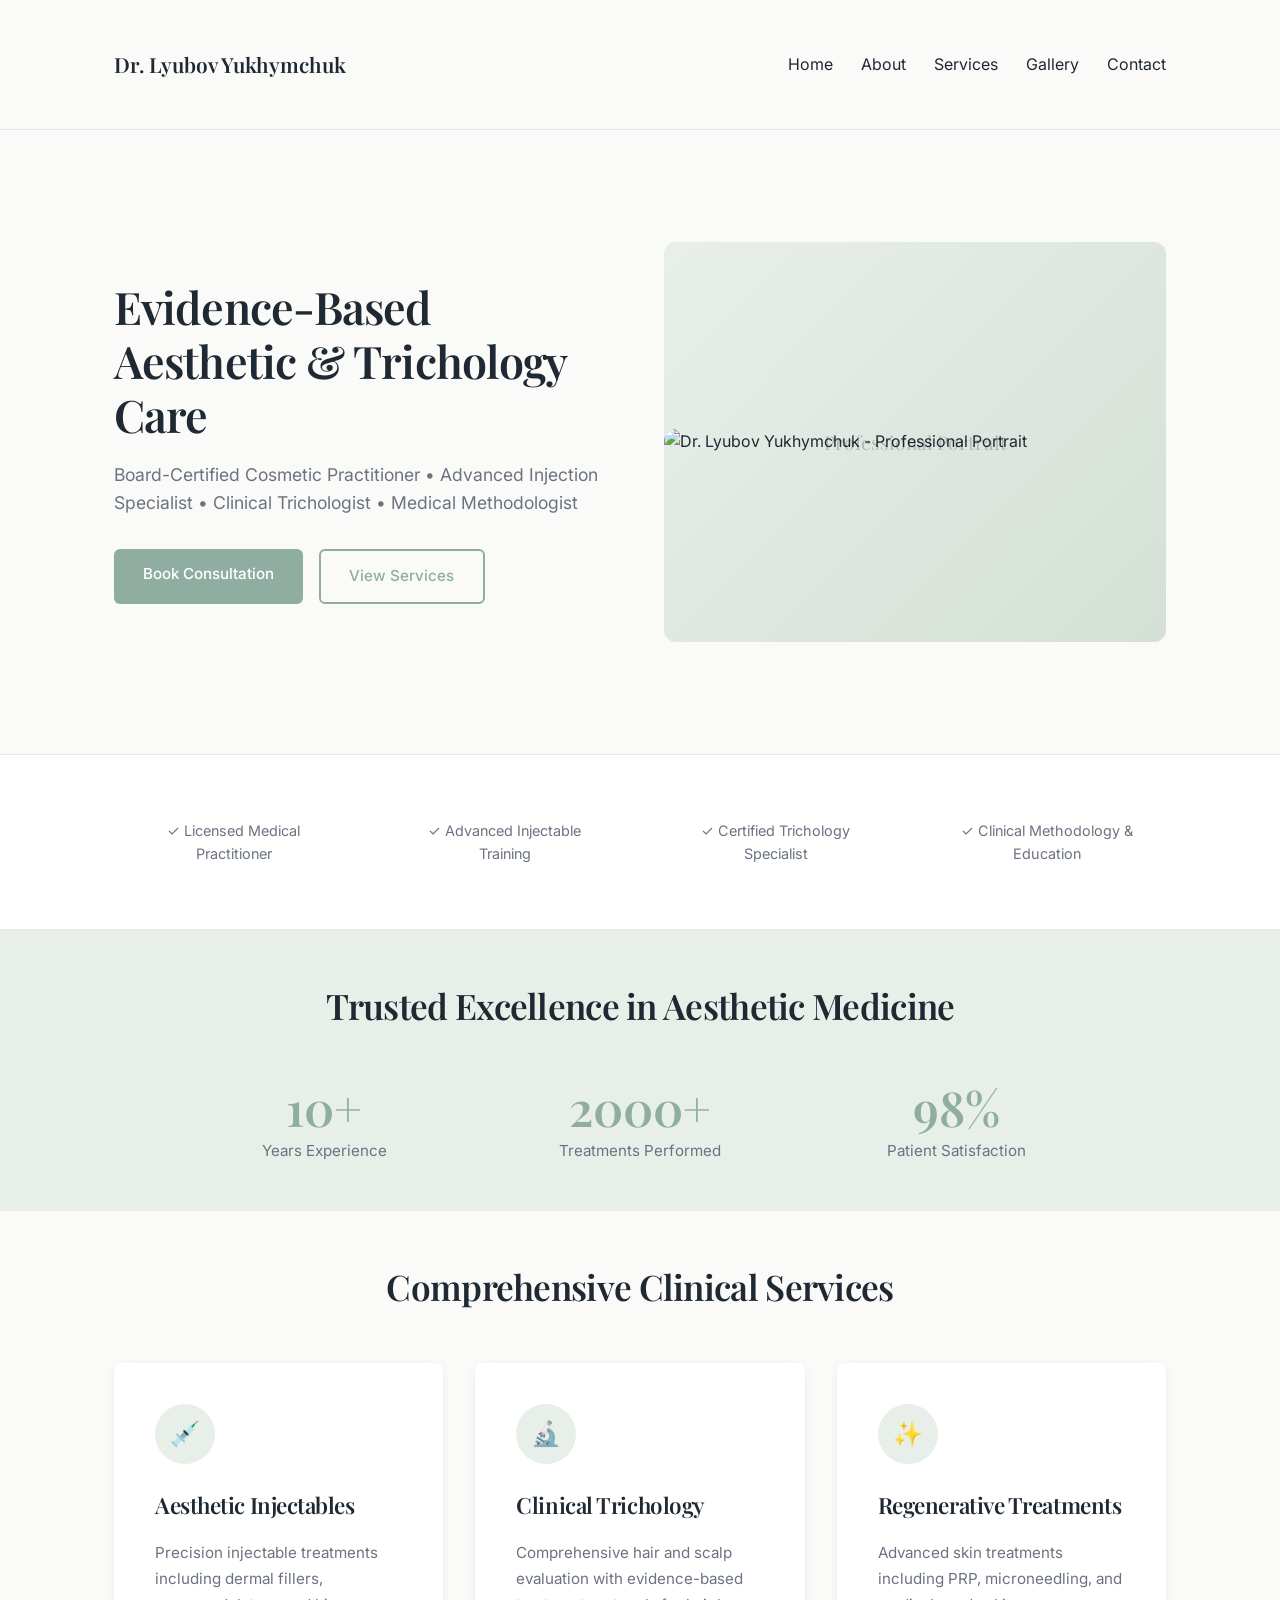
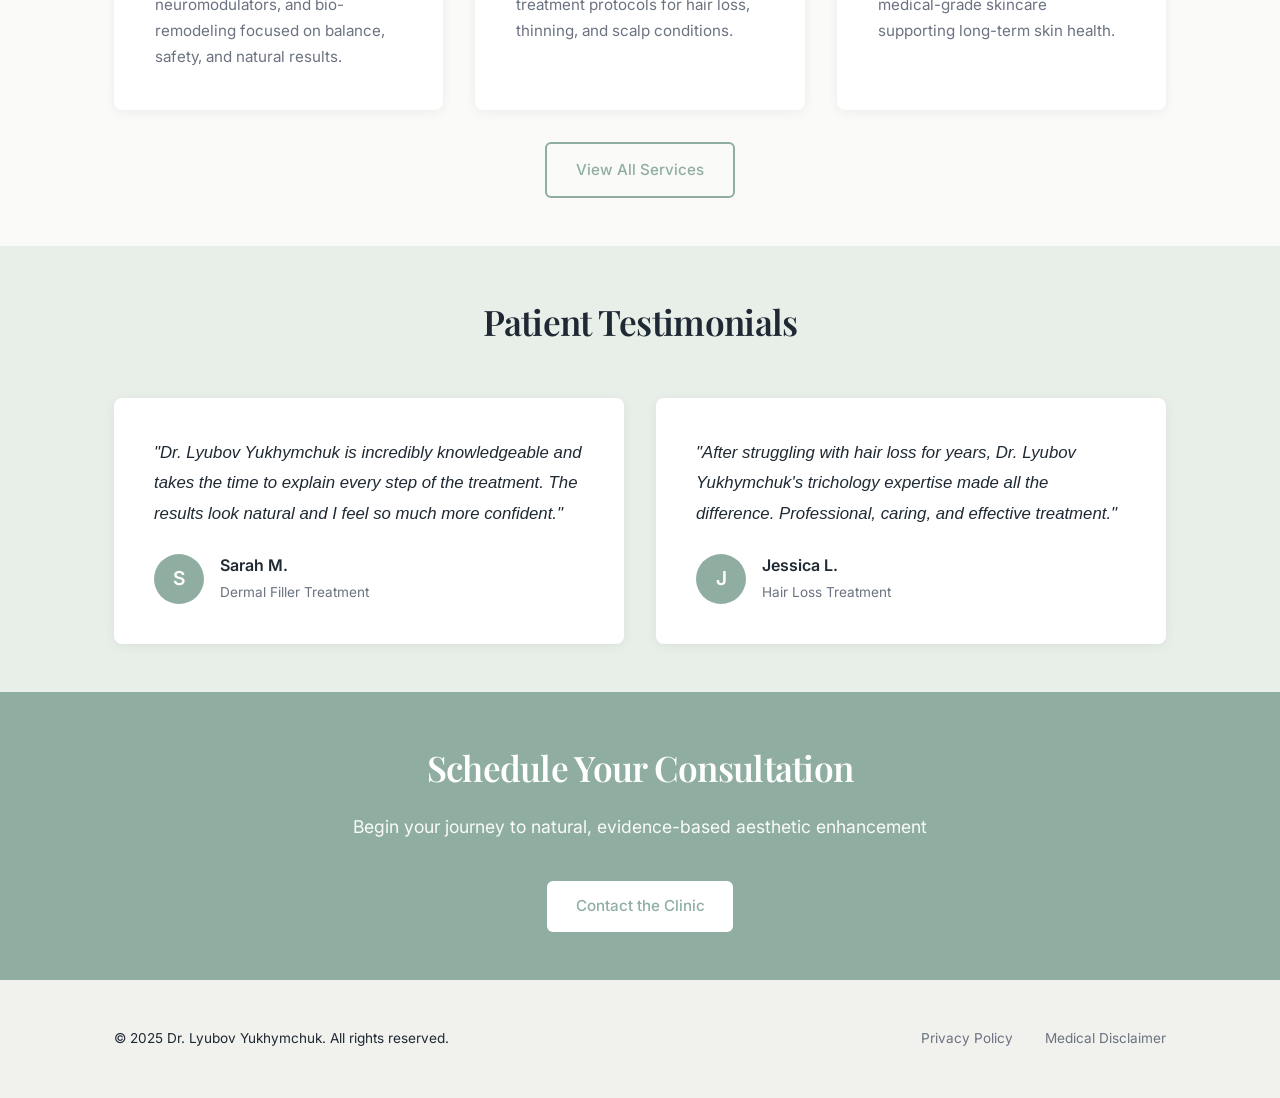
==== commit eb039eca: "Update index.html" ====
--- a/index.html
+++ b/index.html
@@ -3,7 +3,7 @@
 <head>
   <meta charset="UTF-8" />
   <meta name="viewport" content="width=device-width, initial-scale=1.0"/>
-  <title>Dr. Full Name | Aesthetic & Trichology Practice</title>
+  <title>Dr. Lyubov Yukhymchuk | Aesthetic & Trichology Practice</title>
   <link href="https://fonts.googleapis.com/css2?family=Playfair+Display:wght@400;600;700&family=Inter:wght@300;400;500;600&display=swap" rel="stylesheet">
   <link rel="stylesheet" href="assets/css/styles.css">
 </head>
@@ -11,7 +11,7 @@
 
 <header class="nav">
   <div class="container nav-inner">
-    <div class="logo">Dr. Full Name</div>
+    <div class="logo">Dr. Lyubov Yukhymchuk</div>
     <nav>
       <a href="index.html">Home</a>
       <a href="about.html">About</a>
@@ -35,7 +35,7 @@
       </div>
     </div>
     <div class="hero-image">
-      <img src="assets/images/hero.jpg" alt="Dr. Full Name - Professional Portrait">
+      <img src="assets/images/hero.jpg" alt="Dr. Lyubov Yukhymchuk - Professional Portrait">
     </div>
   </div>
 </section>
@@ -101,7 +101,7 @@
     <div class="testimonial-grid">
       <div class="testimonial">
         <div class="testimonial-text">
-          "Dr. Full Name is incredibly knowledgeable and takes the time to explain every step of the treatment. The results look natural and I feel so much more confident."
+          "Dr. Lyubov Yukhymchuk is incredibly knowledgeable and takes the time to explain every step of the treatment. The results look natural and I feel so much more confident."
         </div>
         <div class="testimonial-author">
           <div class="author-initial">S</div>
@@ -114,7 +114,7 @@
       
       <div class="testimonial">
         <div class="testimonial-text">
-          "After struggling with hair loss for years, Dr. Full Name's trichology expertise made all the difference. Professional, caring, and effective treatment."
+          "After struggling with hair loss for years, Dr. Lyubov Yukhymchuk's trichology expertise made all the difference. Professional, caring, and effective treatment."
         </div>
         <div class="testimonial-author">
           <div class="author-initial">J</div>
@@ -138,7 +138,7 @@
 
 <footer class="footer">
   <div class="container footer-inner">
-    <p>© 2025 Dr. Full Name. All rights reserved.</p>
+    <p>© 2025 Dr. Lyubov Yukhymchuk. All rights reserved.</p>
     <div class="footer-links">
       <a href="legal.html">Privacy Policy</a>
       <a href="legal.html">Medical Disclaimer</a>
